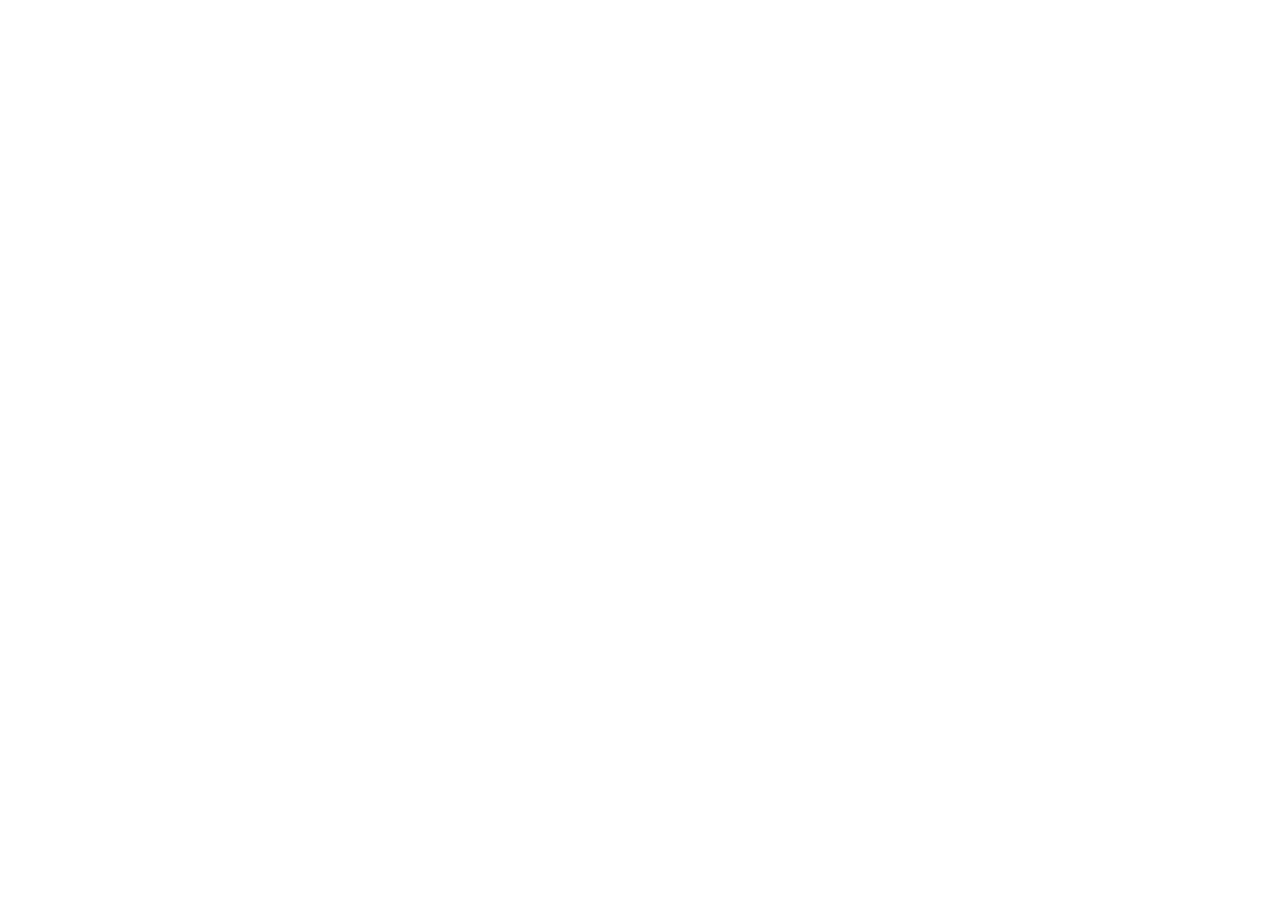
==== caversham-previews/index.html @ 68675a1a "Add Caversham business preview gallery" ====
<!doctype html>
<html lang="en">
<head>
  <meta charset="utf-8">
  <meta name="viewport" content="width=device-width,initial-scale=1">
  <meta name="robots" content="noindex,nofollow">
  <title>Caversham Business Website Previews</title>
  <link rel="stylesheet" href="styles.css">
</head>
<body>
  <div id="app"></div>
  <script src="app.js"></script>
</body>
</html>
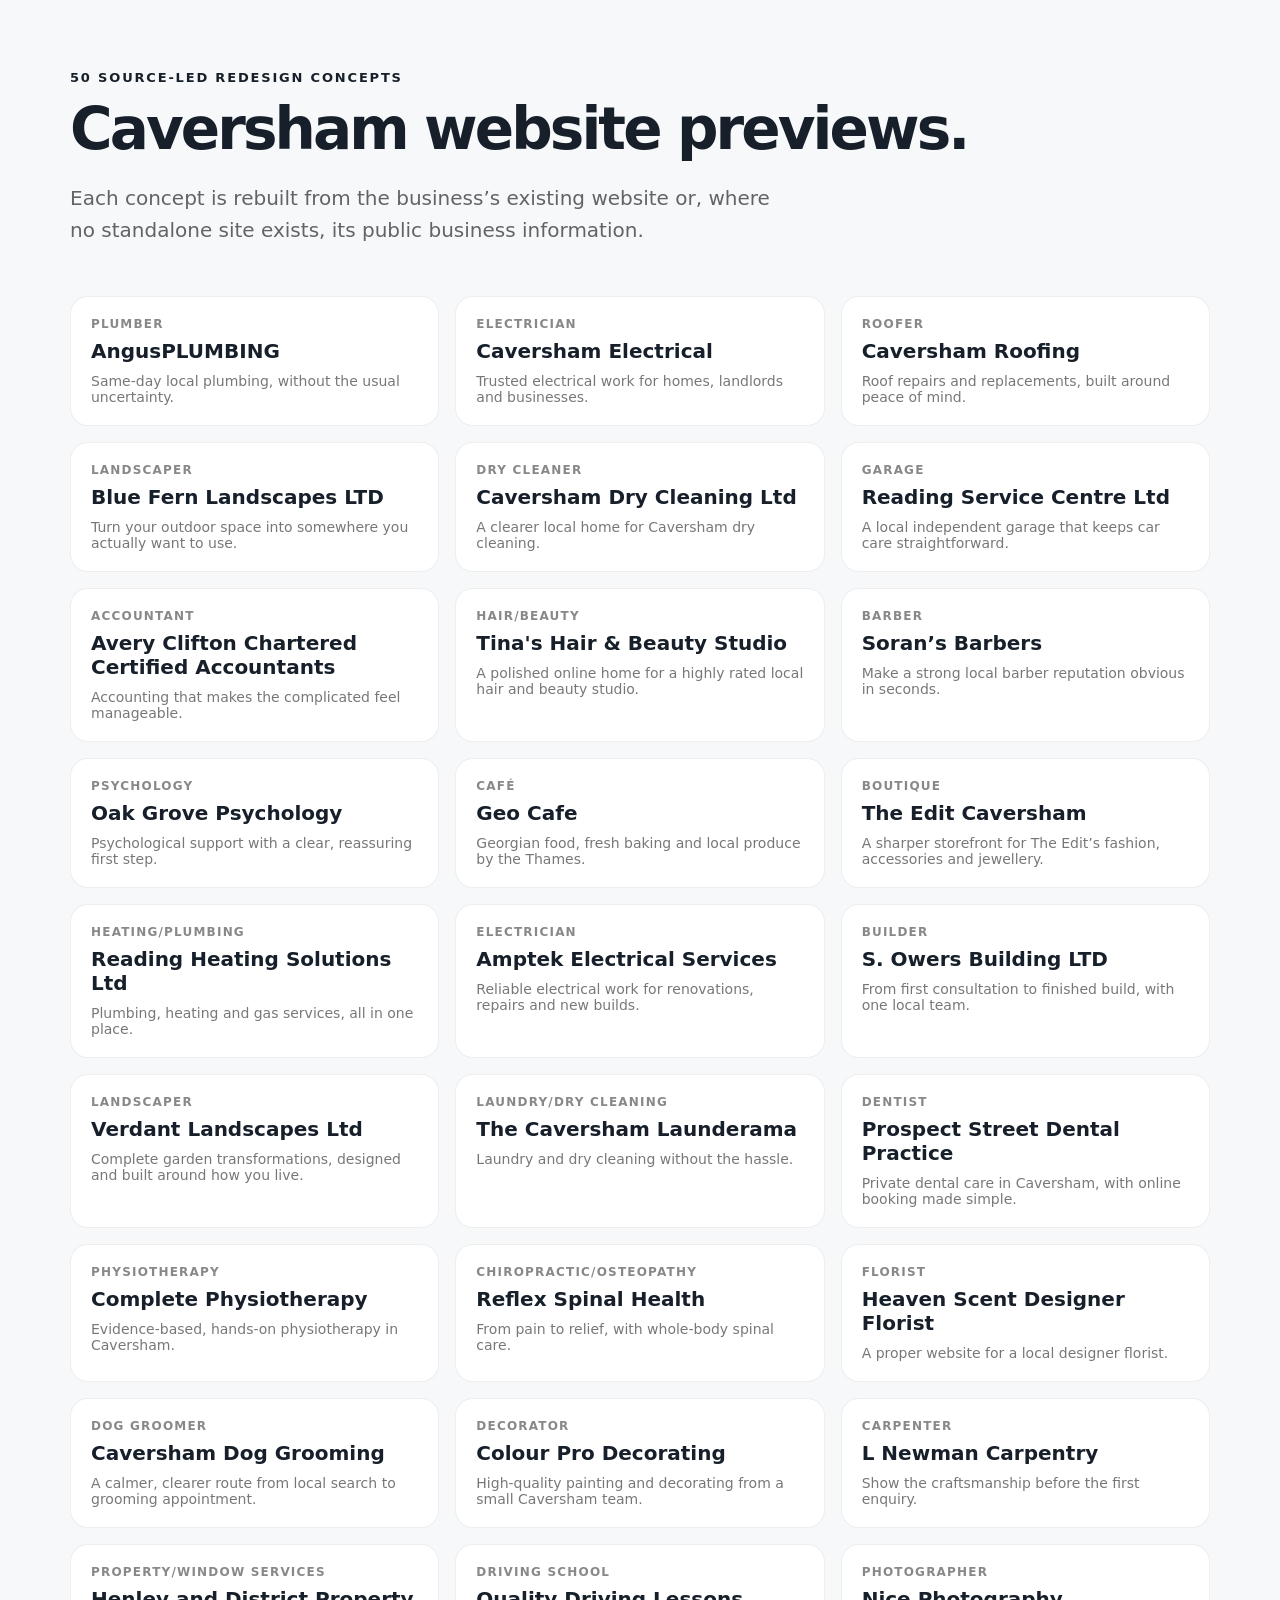
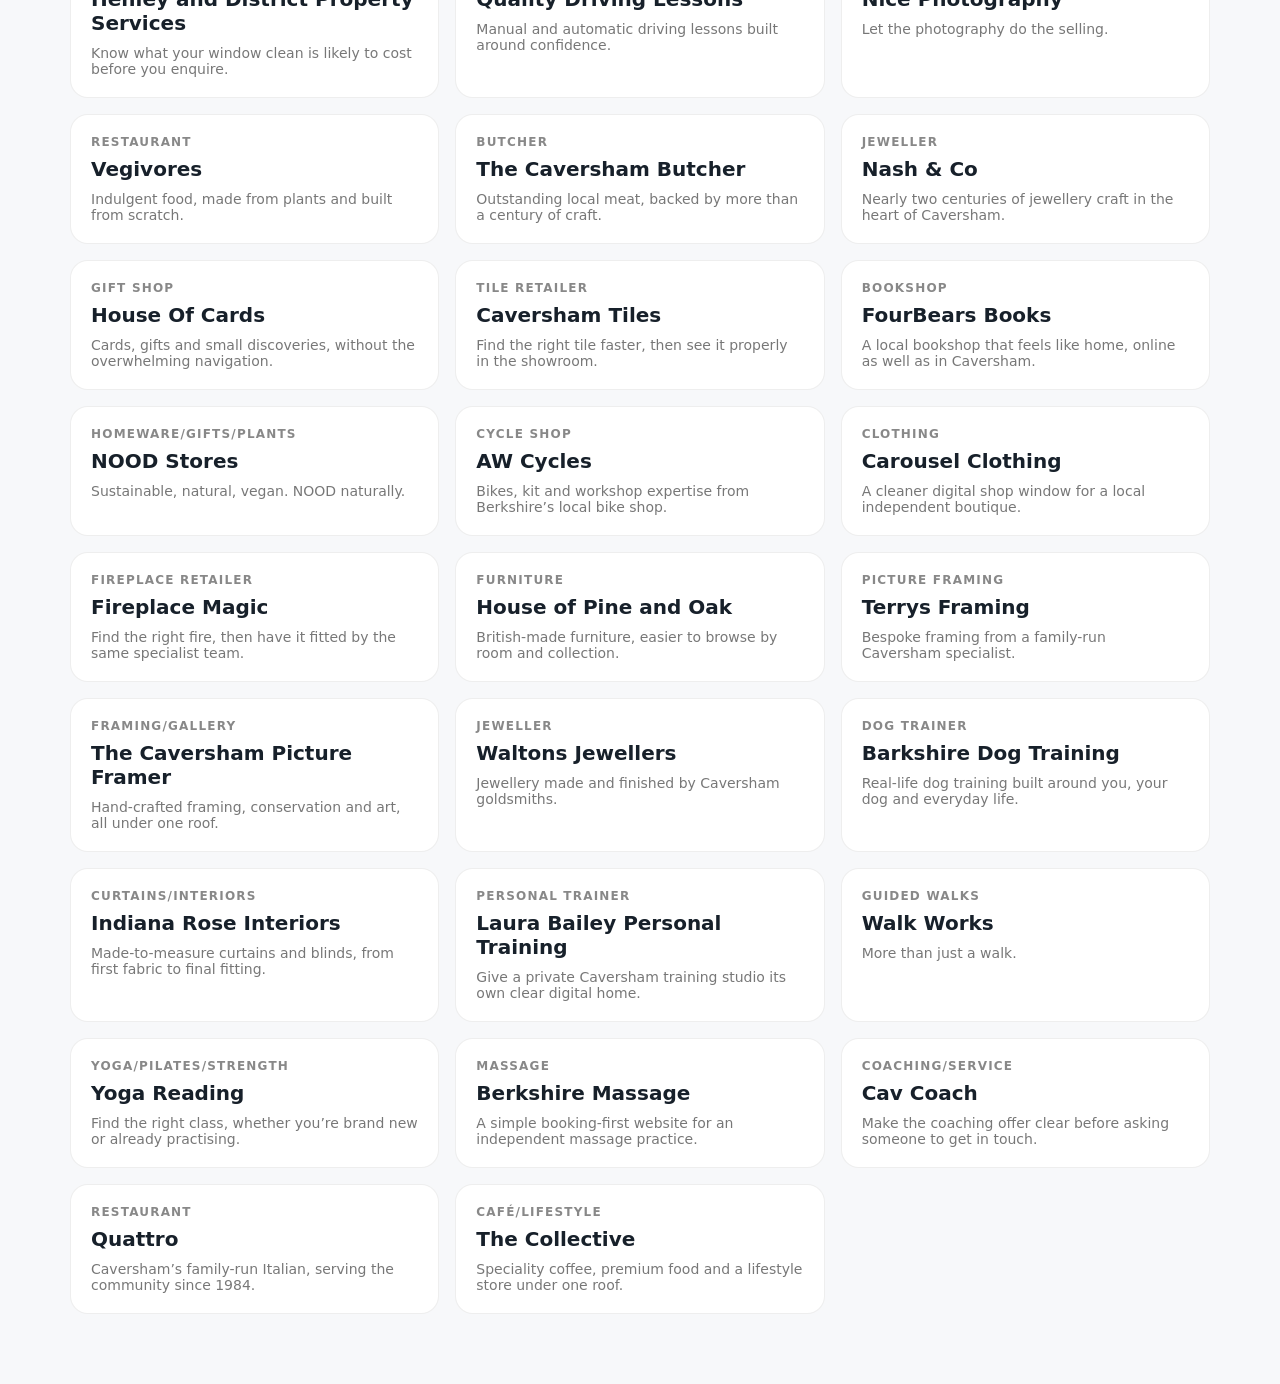
==== commit f79a9c6e: "Load source-led business data in previews" ====
--- a/caversham-previews/index.html
+++ b/caversham-previews/index.html
@@ -1,14 +1,3 @@
 <!doctype html>
-<html lang="en">
-<head>
-  <meta charset="utf-8">
-  <meta name="viewport" content="width=device-width,initial-scale=1">
-  <meta name="robots" content="noindex,nofollow">
-  <title>Caversham Business Website Previews</title>
-  <link rel="stylesheet" href="styles.css">
-</head>
-<body>
-  <div id="app"></div>
-  <script src="app.js"></script>
-</body>
-</html>
+<html lang="en"><head><meta charset="utf-8"><meta name="viewport" content="width=device-width,initial-scale=1"><meta name="robots" content="noindex,nofollow"><title>Caversham Business Website Previews</title><link rel="stylesheet" href="styles.css"><link rel="stylesheet" href="source.css"></head>
+<body><div id="app"></div><script src="data1.js"></script><script src="data2.js"></script><script src="data3.js"></script><script src="data4.js"></script><script src="data5.js"></script><script src="app.js"></script></body></html>
--- a/caversham-previews/styles.css
+++ b/caversham-previews/styles.css
@@ -0,0 +1 @@
+*{box-sizing:border-box}html{scroll-behavior:smooth}body{margin:0;font-family:Inter,ui-sans-serif,system-ui,-apple-system,BlinkMacSystemFont,"Segoe UI",sans-serif;color:var(--ink,#17202a);background:var(--paper,#f7f8fa)}a{color:inherit}.wrap{width:min(1140px,calc(100% - 36px));margin:auto}.concept{font-size:13px;padding:9px 0;background:#111;color:#fff}.concept .wrap{display:flex;justify-content:space-between;gap:16px;align-items:center}.concept a{opacity:.78}.nav{position:sticky;top:0;z-index:20;background:color-mix(in srgb,var(--paper) 92%,transparent);backdrop-filter:blur(12px);border-bottom:1px solid #00000010}.nav .wrap{height:74px;display:flex;align-items:center;justify-content:space-between;gap:24px}.brand{font-weight:800;font-size:20px}.navlinks{display:flex;gap:12px;align-items:center}.navlinks>a:not(.btn){text-decoration:none;font-size:14px}.btn{display:inline-flex;align-items:center;justify-content:center;border-radius:999px;padding:13px 20px;font-weight:750;text-decoration:none;border:1px solid transparent;cursor:pointer;font:inherit}.primary{background:var(--ink);color:#fff}.secondary{border-color:#0002;background:#fff7}.hero{padding:88px 0 68px;background:linear-gradient(135deg,var(--paper),var(--soft))}.hero-grid{display:grid;grid-template-columns:1.25fr .75fr;gap:56px;align-items:center}.eyebrow{font-size:13px;text-transform:uppercase;letter-spacing:.14em;font-weight:800;color:var(--accent);margin-bottom:16px}h1{font-size:clamp(44px,7vw,82px);line-height:.98;letter-spacing:-.05em;margin:0 0 24px;max-width:900px}.lead{font-size:20px;line-height:1.6;max-width:720px;color:#0009}.hero-actions{display:flex;gap:12px;flex-wrap:wrap;margin-top:30px}.hero-art{min-height:360px;border-radius:28px;background:var(--ink);color:#fff;display:flex;flex-direction:column;justify-content:flex-end;padding:28px;box-shadow:0 24px 60px #0002}.signal{font-size:44px;font-weight:850;letter-spacing:-.04em}.signal-label{opacity:.7;margin-top:6px}.proof{border-bottom:1px solid #0001;background:#fff}.proof .wrap{display:grid;grid-template-columns:repeat(4,1fr)}.proof div div{padding:22px 16px;border-right:1px solid #0001}.proof strong,.proof span{display:block}.proof span{font-size:13px;color:#0008;margin-top:4px}section{padding:86px 0}.section-head{max-width:760px;margin-bottom:34px}h2{font-size:clamp(32px,5vw,54px);line-height:1.05;letter-spacing:-.035em;margin:0 0 16px}.section-head p,.story p,.contact p{font-size:18px;line-height:1.65;color:#0009}.cards{display:grid;grid-template-columns:repeat(2,1fr);gap:16px}.card{background:#fff;border:1px solid #0001;border-radius:22px;padding:26px;display:flex;gap:18px;min-height:160px}.card-num{width:38px;height:38px;border-radius:50%;background:var(--soft);display:grid;place-items:center;font-weight:800;color:var(--accent);flex:0 0 auto}.card h3{margin:3px 0 10px;font-size:20px}.card p{margin:0;color:#0008;line-height:1.55}.story{background:var(--ink);color:#fff}.story-grid{display:grid;grid-template-columns:.8fr 1.2fr;gap:70px}.story .eyebrow{color:#fff9}.story p{color:#fffB}.quote{font-size:40px!important;line-height:1.1!important;font-weight:800;letter-spacing:-.03em;color:#fff!important;margin:0}.ticks{margin-top:28px;display:grid;gap:14px}.tick{display:flex;gap:12px;align-items:flex-start}.tick b{color:var(--accent)}.contact{background:var(--soft)}.contact-box{display:grid;grid-template-columns:1fr .9fr;gap:48px;align-items:start}.form{background:#fff;border-radius:24px;padding:22px;display:grid;gap:12px;box-shadow:0 20px 50px #0001}input,textarea{width:100%;border:1px solid #0002;border-radius:14px;padding:14px 15px;font:inherit;background:#fff}textarea{min-height:120px;resize:vertical}small{color:#0007}footer{padding:28px 0;background:#111;color:#fff8;font-size:13px}footer .wrap{display:flex;justify-content:space-between;gap:16px}.back{position:fixed;right:18px;bottom:18px;background:#fff;color:#111;border-radius:999px;padding:10px 14px;text-decoration:none;font-weight:700;box-shadow:0 8px 30px #0002;z-index:40}.gallery-head{padding:70px 0 30px}.gallery-head h1{font-size:58px}.grid{display:grid;grid-template-columns:repeat(3,1fr);gap:16px;padding-bottom:70px}.gcard{background:#fff;border:1px solid #0001;border-radius:18px;padding:20px;text-decoration:none;display:block;transition:.15s ease}.gcard:hover{transform:translateY(-2px);box-shadow:0 12px 30px #0001}.tag{font-size:12px;font-weight:800;text-transform:uppercase;letter-spacing:.1em;color:#0007}.gcard h3{margin:8px 0 10px;font-size:20px}.gcard p{margin:0;color:#0008;font-size:14px}@media(max-width:800px){.hero-grid,.story-grid,.contact-box{grid-template-columns:1fr}.proof .wrap{grid-template-columns:1fr 1fr}.cards,.grid{grid-template-columns:1fr}.navlinks>a:not(.btn){display:none}.hero{padding-top:56px}h1{font-size:48px}.hero-art{min-height:230px}}
--- a/caversham-previews/source.css
+++ b/caversham-previews/source.css
@@ -0,0 +1 @@
+.source-note{margin-top:22px;font-size:13px;line-height:1.5;color:#0007;max-width:660px}.hero-mini{display:grid;gap:10px;margin-top:24px;font-size:14px;opacity:.88}.hero-mini span{display:block;border-top:1px solid #fff2;padding-top:10px}.contact-real{display:grid;gap:10px;margin-top:22px}.contact-real a,.contact-real span{font-size:15px;color:inherit}.contact-real .dot{display:none}.faux h3{font-size:28px;margin:0}.faux p{font-size:15px!important;margin:0 0 8px}.form-kicker{text-transform:uppercase;letter-spacing:.12em;font-size:11px;font-weight:800;color:var(--accent)}
